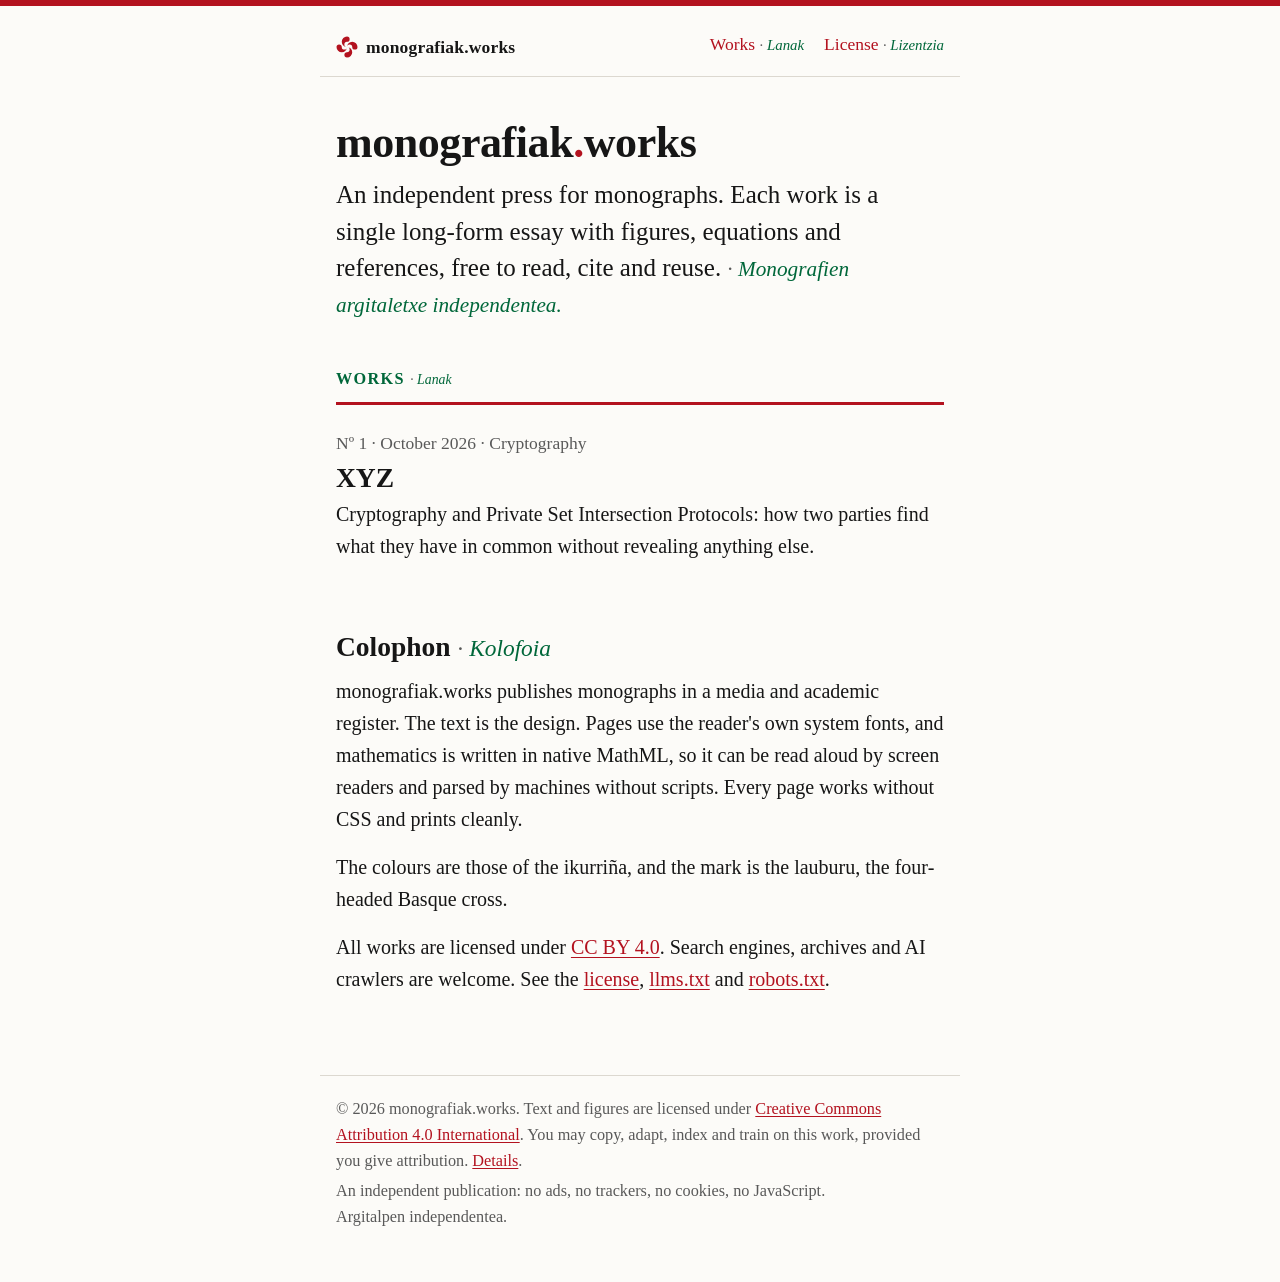
==== index.html @ 591ea513 "Launch monografiak.works with Nº 1: XYZ — Cryptography & PSI Static GitHub Pages site: accessible mi" ====
<!doctype html>
<html lang="en">
<head>
<meta charset="utf-8">
<meta name="viewport" content="width=device-width, initial-scale=1">
<title>monografiak.works — independent monographs</title>
<meta name="description" content="An independent press for monographs. Long-form media and academic works, openly licensed and free to read, cite and index.">
<meta name="robots" content="index, follow, max-image-preview:large, max-snippet:-1">
<link rel="canonical" href="https://monografiak.works/">
<link rel="license" href="https://creativecommons.org/licenses/by/4.0/">
<link rel="stylesheet" href="/assets/style.css">
<link rel="icon" href="/assets/favicon.svg" type="image/svg+xml">
<script type="application/ld+json">
{
  "@context": "https://schema.org",
  "@type": "Periodical",
  "name": "monografiak.works",
  "url": "https://monografiak.works/",
  "description": "An independent press for monographs: long-form, media and academic works published openly under CC BY 4.0.",
  "inLanguage": ["en", "eu"],
  "license": "https://creativecommons.org/licenses/by/4.0/",
  "isAccessibleForFree": true,
  "hasPart": [{
    "@type": "ScholarlyArticle",
    "position": 1,
    "headline": "XYZ: Cryptography and Private Set Intersection Protocols",
    "url": "https://monografiak.works/xyz/",
    "datePublished": "2026-10-10",
    "license": "https://creativecommons.org/licenses/by/4.0/"
  }]
}
</script>
</head>
<body>
<a class="skip" href="#content">Skip to content</a>

<header class="site-header">
  <div class="wrap">
    <a class="brand" href="/"><svg class="mark" aria-hidden="true" width="22" height="22"><use href="/assets/lauburu.svg#lauburu"/></svg>monografiak.works</a>
    <nav aria-label="Site">
      <ul>
        <li><a href="/">Works <span lang="eu" class="eu">Lanak</span></a></li>
        <li><a href="/license/">License <span lang="eu" class="eu">Lizentzia</span></a></li>
      </ul>
    </nav>
  </div>
</header>

<main id="content">
<div class="wrap">
  <h1 class="masthead">monografiak<span class="dot">.</span>works</h1>
  <p class="lede">An independent press for monographs. Each work is a single long-form essay with figures, equations and references, free to read, cite and reuse. <span lang="eu" class="eu">Monografien argitaletxe independentea.</span></p>

  <section aria-labelledby="works-h">
    <h2 id="works-h" class="kicker">Works <span lang="eu" class="eu">Lanak</span></h2>
    <ol class="works" reversed>
      <li>
        <p class="no">Nº 1 · <time datetime="2026-10-10">October 2026</time> · Cryptography</p>
        <h3><a href="/xyz/">XYZ</a></h3>
        <p>Cryptography and Private Set Intersection Protocols: how two parties find what they have in common without revealing anything else.</p>
      </li>
    </ol>
  </section>

  <section aria-labelledby="about-h">
    <h2 id="about-h">Colophon <span lang="eu" class="eu">Kolofoia</span></h2>
    <p>monografiak.works publishes monographs in a media and academic register. The text is the design. Pages use the reader's own system fonts, and mathematics is written in native MathML, so it can be read aloud by screen readers and parsed by machines without scripts. Every page works without CSS and prints cleanly.</p>
    <p>The colours are those of the ikurriña, and the mark is the lauburu, the four-headed Basque cross.</p>
    <p>All works are licensed under <a href="https://creativecommons.org/licenses/by/4.0/" rel="license">CC BY 4.0</a>. Search engines, archives and AI crawlers are welcome. See the <a href="/license/">license</a>, <a href="/llms.txt">llms.txt</a> and <a href="/robots.txt">robots.txt</a>.</p>
  </section>
</div>
</main>

<footer class="site-footer">
  <div class="wrap">
    <p>© 2026 monografiak.works. Text and figures are licensed under <a href="https://creativecommons.org/licenses/by/4.0/" rel="license">Creative Commons Attribution 4.0 International</a>. You may copy, adapt, index and train on this work, provided you give attribution. <a href="/license/">Details</a>.</p>
    <p>An independent publication: no ads, no trackers, no cookies, no JavaScript. <span lang="eu">Argitalpen independentea.</span></p>
  </div>
</footer>
</body>
</html>
---- assets/style.css ----
/*
 * monografiak.works — the text is the design.
 * One stylesheet, no web fonts, no JavaScript. Everything readable without CSS.
 */

:root {
  /* Ikurriña palette, tuned for WCAG AA text contrast */
  --bg: #fcfbf8;
  --text: #161616;
  --muted: #595959;
  --rule: #dcd8d0;
  --accent: #b3121f;   /* gorria: red */
  --green: #00673a;    /* berdea: green */
  --surface: #f3f1eb;
  --focus: #00673a;

  --measure: 40rem;
  --font-text: "Iowan Old Style", "Charter", "Sitka Text", "Palatino Linotype", Cambria, Georgia, serif;
  --font-math: "STIX Two Math", "Latin Modern Math", "Cambria Math", math;
  --font-mono: ui-monospace, "SF Mono", Menlo, Consolas, monospace;

  color-scheme: light dark;
}

@media (prefers-color-scheme: dark) {
  :root {
    --bg: #121212;
    --text: #ece9e3;
    --muted: #a8a49c;
    --rule: #3a3936;
    --accent: #ff8a7a;
    --green: #5fd19a;
    --surface: #1c1c1b;
    --focus: #5fd19a;
  }
}

*, *::before, *::after { box-sizing: border-box; }

html {
  font-size: 100%;
  -webkit-text-size-adjust: 100%;
  text-size-adjust: 100%;
}

body {
  margin: 0;
  border-top: 6px solid var(--accent);
  background: var(--bg);
  color: var(--text);
  font-family: var(--font-text);
  font-size: clamp(1.0625rem, 0.95rem + 0.45vw, 1.25rem);
  line-height: 1.6;
  font-kerning: normal;
  font-variant-numeric: oldstyle-nums proportional-nums;
  hyphens: auto;
  overflow-wrap: break-word;
}

/* ---------- Layout ---------- */

.wrap {
  max-width: var(--measure);
  margin-inline: auto;
  padding-inline: 1rem;
}

.skip {
  position: absolute;
  left: -9999px;
}
.skip:focus {
  left: 1rem;
  top: 1rem;
  background: var(--bg);
  padding: 0.5rem 0.75rem;
  outline: 2px solid var(--focus);
  z-index: 10;
}

.site-header {
  padding-block: 1.5rem 0;
  font-size: 0.875em;
}
.site-header .wrap {
  display: flex;
  flex-wrap: wrap;
  justify-content: space-between;
  gap: 0.5rem 1.5rem;
  border-bottom: 1px solid var(--rule);
  padding-bottom: 0.75rem;
}
.site-header a { text-decoration: none; }
.site-header .brand { font-weight: 600; letter-spacing: 0.01em; color: var(--text); display: inline-flex; align-items: center; gap: 0.5rem; }
.mark { color: var(--accent); flex: none; }
.eu { color: var(--green); font-weight: 400; font-style: italic; font-size: 0.85em; letter-spacing: 0; text-transform: none; }
.eu::before { content: "· "; color: var(--muted); font-style: normal; }
.site-header nav ul { list-style: none; margin: 0; padding: 0; display: flex; gap: 1.25rem; }

main { padding-block: 2.5rem 4rem; }

.site-footer {
  font-size: 0.8125em;
  color: var(--muted);
  padding-block: 0 3rem;
}
.site-footer .wrap { border-top: 1px solid var(--rule); padding-top: 1rem; }
.site-footer p { margin: 0.25rem 0; }

/* ---------- Text ---------- */

a { color: var(--accent); text-underline-offset: 0.15em; text-decoration-thickness: 1px; }
a:hover { text-decoration-thickness: 2px; }
:focus-visible { outline: 2px solid var(--focus); outline-offset: 2px; border-radius: 2px; }

h1, h2, h3, h4 {
  line-height: 1.2;
  font-weight: 600;
  text-wrap: balance;
  hyphens: manual;
}
h1 { font-size: 2.25em; margin: 0 0 0.5rem; letter-spacing: -0.01em; }
h2 { font-size: 1.375em; margin: 3rem 0 0.75rem; }
h3 { font-size: 1.125em; margin: 2rem 0 0.5rem; }
h2 .secno, h3 .secno { color: var(--accent); font-weight: 400; margin-right: 0.5em; font-variant-numeric: lining-nums; }

p { margin: 0 0 1rem; text-wrap: pretty; }

small, .meta { color: var(--muted); font-size: 0.875em; }

abbr[title] { text-decoration: none; font-variant: all-small-caps; letter-spacing: 0.03em; }

strong { font-weight: 600; }

hr { border: 0; border-top: 1px solid var(--rule); margin: 2.5rem 0; }

ul, ol { padding-left: 1.5rem; margin: 0 0 1rem; }
li { margin-bottom: 0.35rem; }

code, kbd, samp, pre {
  font-family: var(--font-mono);
  font-size: 0.85em;
  font-variant-numeric: normal;
}
:not(pre) > code { background: var(--surface); padding: 0.1em 0.3em; border-radius: 3px; }
pre {
  background: var(--surface);
  padding: 1rem;
  overflow-x: auto;
  line-height: 1.45;
  border-radius: 4px;
  hyphens: none;
}

blockquote {
  margin: 1.5rem 0;
  padding-left: 1.25rem;
  border-left: 2px solid var(--rule);
  color: var(--muted);
}

/* ---------- Monograph front matter ---------- */

.kicker {
  font-size: 0.8125em;
  letter-spacing: 0.08em;
  text-transform: uppercase;
  color: var(--green);
  font-weight: 600;
  margin-bottom: 0.75rem;
}
.subtitle { font-size: 1.25em; font-style: italic; margin: 0 0 1.5rem; color: var(--muted); line-height: 1.35; }
.byline { font-size: 0.9375em; margin-bottom: 2rem; }
.byline dl { display: grid; grid-template-columns: max-content 1fr; gap: 0.15rem 1rem; margin: 0; }
.byline dt { color: var(--muted); }
.byline dd { margin: 0; }

.abstract {
  border-top: 3px solid var(--accent);
  border-bottom: 1px solid var(--green);
  padding-block: 1rem;
  margin-bottom: 2rem;
}
.abstract h2 { font-size: 0.8125em; letter-spacing: 0.08em; text-transform: uppercase; margin: 0 0 0.5rem; color: var(--muted); }
.abstract p:last-child { margin-bottom: 0; }

.toc { font-size: 0.9375em; margin-bottom: 2rem; }
.toc h2 { font-size: 0.8125em; letter-spacing: 0.08em; text-transform: uppercase; margin: 0 0 0.5rem; color: var(--muted); }
.toc ol { list-style: none; padding: 0; }
.toc li { margin-bottom: 0.2rem; }
.toc a { text-decoration: none; }
.toc a:hover { text-decoration: underline; }

/* ---------- Blocks: math ---------- */

math { font-family: var(--font-math); font-size: 1.05em; }

.eq {
  display: grid;
  grid-template-columns: 1fr auto;
  align-items: center;
  gap: 1rem;
  margin: 1.5rem 0;
  overflow-x: auto;
  overflow-y: hidden;
  padding-block: 0.25rem;
}
.eq math[display="block"] { margin: 0; }
.eq .eq-num { color: var(--muted); font-variant-numeric: lining-nums; }

/* ---------- Blocks: figures and images ---------- */

figure { margin: 2rem 0; }
figure img, figure svg { display: block; max-width: 100%; height: auto; margin-inline: auto; }
figcaption { font-size: 0.875em; color: var(--muted); margin-top: 0.75rem; line-height: 1.5; }
figcaption b { color: var(--text); font-weight: 600; }

/* Wide figures may break out of the text column on large screens */
figure.wide { margin-inline: calc(50% - min(50vw, 30rem) + 1rem); }

/* ---------- Blocks: notes, definitions, tables ---------- */

.note, .definition {
  margin: 1.5rem 0;
  padding: 0.75rem 1rem;
  background: var(--surface);
  border-left: 3px solid var(--accent);
}
.note > :last-child, .definition > :last-child { margin-bottom: 0; }
.note .label, .definition .label { font-weight: 600; font-style: normal; }

.table-wrap { overflow-x: auto; margin: 1.5rem 0; }
table { border-collapse: collapse; width: 100%; font-size: 0.875em; font-variant-numeric: lining-nums tabular-nums; }
caption { caption-side: bottom; text-align: left; color: var(--muted); padding-top: 0.75rem; }
th, td { text-align: left; vertical-align: top; padding: 0.5rem 0.75rem 0.5rem 0; border-bottom: 1px solid var(--rule); }
thead th { border-bottom: 2px solid var(--text); font-weight: 600; }

/* ---------- References & citation ---------- */

.references ol { padding-left: 2rem; font-size: 0.9375em; }
.references li { margin-bottom: 0.6rem; }

.cite pre { white-space: pre-wrap; }

/* ---------- Works index ---------- */

.lede { font-size: 1.25em; line-height: 1.45; margin-bottom: 2.5rem; }
.works { list-style: none; padding: 0; margin: 0; }
.works li { border-top: 1px solid var(--rule); padding-block: 1.25rem; }
.works li:first-child { border-top: 3px solid var(--accent); }
.works .no { color: var(--muted); font-size: 0.875em; font-variant-numeric: lining-nums; }
.works h3 { margin: 0.25rem 0 0.25rem; font-size: 1.375em; }
.works h3 a { text-decoration: none; color: var(--text); }
.works h3 a:hover { color: var(--accent); }
.works p { margin: 0.25rem 0 0; }

/* ---------- Motion & print ---------- */

@media (prefers-reduced-motion: reduce) {
  * { scroll-behavior: auto !important; transition: none !important; animation: none !important; }
}
@media (prefers-reduced-motion: no-preference) {
  html { scroll-behavior: smooth; }
}

@media print {
  :root { --bg: #fff; --text: #000; --muted: #444; --accent: #000; --surface: #f3f3f3; }
  body { font-size: 11pt; }
  body { border-top: 0; }
  .site-header nav, .skip, .toc { display: none; }
  a { color: inherit; text-decoration: none; }
  .references a::after { content: " <" attr(href) ">"; font-size: 0.85em; }
  h2, h3 { break-after: avoid; }
  figure, .eq, table { break-inside: avoid; }
}

/* Home masthead: never split the name mid-word */
.masthead { font-size: clamp(1.9rem, 9vw, 2.75rem); overflow-wrap: normal; hyphens: none; }
.masthead .dot { color: var(--accent); }
.eq > math { min-width: 0; max-width: 100%; overflow-x: auto; }
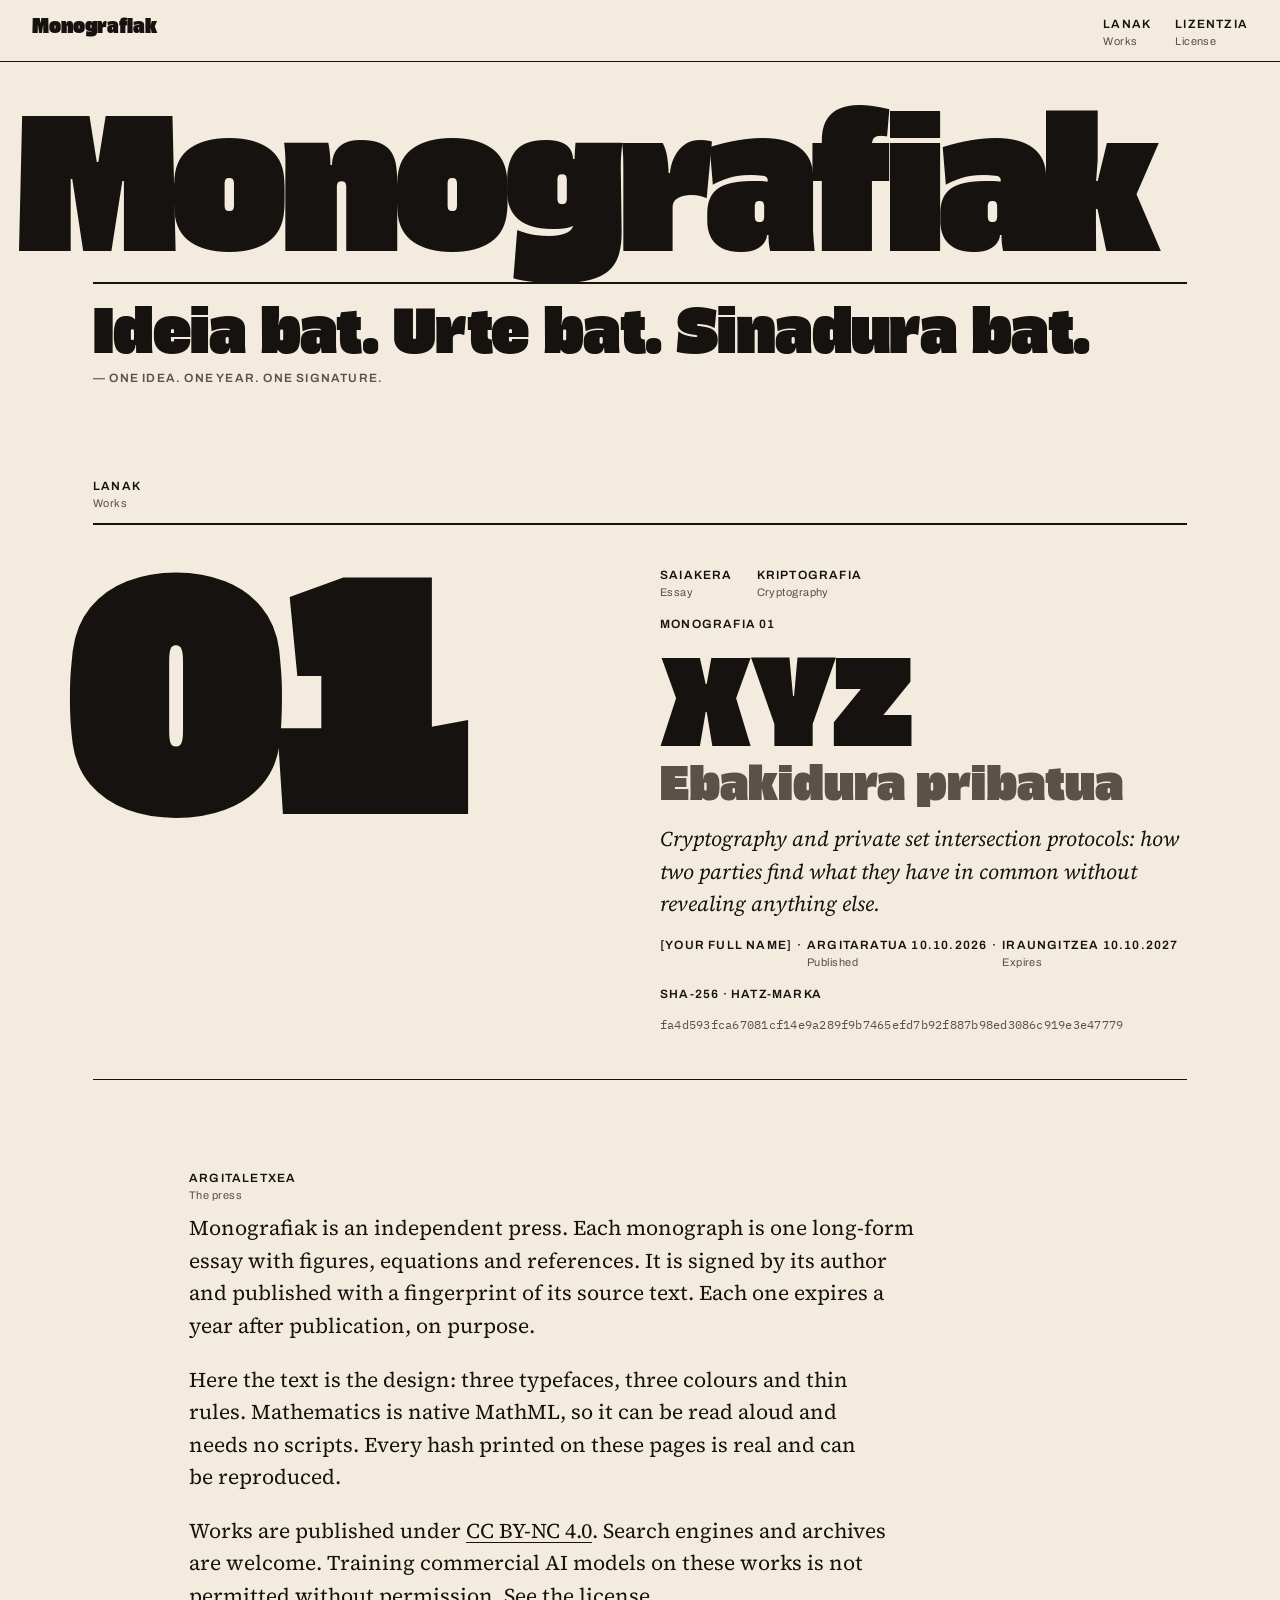
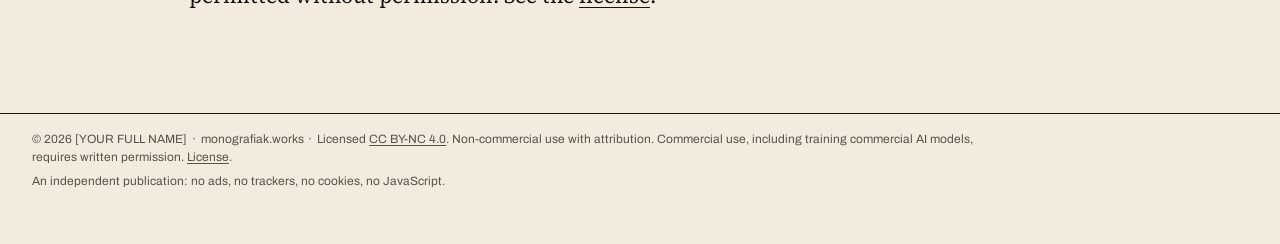
==== commit f897f986: "Redesign as a publication: three voices, Basque editorial structure, real ciphertext - Move the mono" ====
--- a/index.html
+++ b/index.html
@@ -3,11 +3,14 @@
 <head>
 <meta charset="utf-8">
 <meta name="viewport" content="width=device-width, initial-scale=1">
-<title>monografiak.works — independent monographs</title>
-<meta name="description" content="An independent press for monographs. Long-form media and academic works, openly licensed and free to read, cite and index.">
-<meta name="robots" content="index, follow, max-image-preview:large, max-snippet:-1">
+<title>Monografiak — monografiak.works</title>
+<meta name="description" content="An independent press for monographs. One idea. One year. One signature.">
+<meta name="robots" content="index, follow, max-image-preview:large, max-snippet:-1, noai, noimageai">
+<meta name="tdm-reservation" content="1">
+<meta name="tdm-policy" content="https://monografiak.works/license/">
 <link rel="canonical" href="https://monografiak.works/">
-<link rel="license" href="https://creativecommons.org/licenses/by/4.0/">
+<link rel="license" href="https://creativecommons.org/licenses/by-nc/4.0/">
+<link rel="preload" href="/assets/fonts/gasoek-one-latin.woff2" as="font" type="font/woff2" crossorigin>
 <link rel="stylesheet" href="/assets/style.css">
 <link rel="icon" href="/assets/favicon.svg" type="image/svg+xml">
 <script type="application/ld+json">
@@ -15,18 +18,22 @@
   "@context": "https://schema.org",
   "@type": "Periodical",
   "name": "monografiak.works",
+  "alternateName": "Monografiak",
   "url": "https://monografiak.works/",
-  "description": "An independent press for monographs: long-form, media and academic works published openly under CC BY 4.0.",
+  "description": "An independent press for monographs. One idea. One year. One signature.",
   "inLanguage": ["en", "eu"],
-  "license": "https://creativecommons.org/licenses/by/4.0/",
+  "license": "https://creativecommons.org/licenses/by-nc/4.0/",
+  "usageInfo": "https://monografiak.works/license/",
   "isAccessibleForFree": true,
   "hasPart": [{
     "@type": "ScholarlyArticle",
     "position": 1,
     "headline": "XYZ: Cryptography and Private Set Intersection Protocols",
-    "url": "https://monografiak.works/xyz/",
+    "url": "https://monografiak.works/01/",
+    "author": { "@type": "Person", "name": "[YOUR FULL NAME]" },
     "datePublished": "2026-10-10",
-    "license": "https://creativecommons.org/licenses/by/4.0/"
+    "expires": "2027-10-10",
+    "license": "https://creativecommons.org/licenses/by-nc/4.0/"
   }]
 }
 </script>
@@ -34,48 +41,53 @@
 <body>
 <a class="skip" href="#content">Skip to content</a>
 
-<header class="site-header">
-  <div class="wrap">
-    <a class="brand" href="/"><svg class="mark" aria-hidden="true" width="22" height="22"><use href="/assets/lauburu.svg#lauburu"/></svg>monografiak.works</a>
-    <nav aria-label="Site">
-      <ul>
-        <li><a href="/">Works <span lang="eu" class="eu">Lanak</span></a></li>
-        <li><a href="/license/">License <span lang="eu" class="eu">Lizentzia</span></a></li>
-      </ul>
-    </nav>
-  </div>
+<header class="running">
+  <a class="wordmark" href="/" lang="eu">Monografiak</a>
+  <nav class="site-nav" aria-label="Site">
+    <ul>
+      <li><a href="/"><span class="bi"><span lang="eu">Lanak</span><span lang="en">Works</span></span></a></li>
+      <li><a href="/license/"><span class="bi"><span lang="eu">Lizentzia</span><span lang="en">License</span></span></a></li>
+    </ul>
+  </nav>
 </header>
 
-<main id="content">
-<div class="wrap">
-  <h1 class="masthead">monografiak<span class="dot">.</span>works</h1>
-  <p class="lede">An independent press for monographs. Each work is a single long-form essay with figures, equations and references, free to read, cite and reuse. <span lang="eu" class="eu">Monografien argitaletxe independentea.</span></p>
+<main id="content" class="folio">
+  <header class="sub">
+    <h1 class="cover-mark full" lang="eu">Monografiak</h1>
+    <p class="motto wide"><span lang="eu">Ideia bat. Urte bat. Sinadura bat.</span><span lang="en">— One idea. One year. One signature.</span></p>
+  </header>
 
-  <section aria-labelledby="works-h">
-    <h2 id="works-h" class="kicker">Works <span lang="eu" class="eu">Lanak</span></h2>
-    <ol class="works" reversed>
-      <li>
-        <p class="no">Nº 1 · <time datetime="2026-10-10">October 2026</time> · Cryptography</p>
-        <h3><a href="/xyz/">XYZ</a></h3>
-        <p>Cryptography and Private Set Intersection Protocols: how two parties find what they have in common without revealing anything else.</p>
+  <section class="contents sub" aria-labelledby="lanak-h">
+    <h2 id="lanak-h" class="label wide"><span class="bi"><span lang="eu">Lanak</span><span lang="en">Works</span></span></h2>
+    <ol class="works wide">
+      <li class="work">
+        <p class="numero" aria-hidden="true">01</p>
+        <div class="work-body">
+          <p class="rubric">
+            <span class="bi"><span lang="eu">Saiakera</span><span lang="en">Essay</span></span>
+            <span class="bi"><span lang="eu">Kriptografia</span><span lang="en">Cryptography</span></span>
+          </p>
+          <h3 class="work-title"><a href="/01/"><span class="work-no label" lang="eu">Monografia 01</span>XYZ</a></h3>
+          <p class="work-eu"><span lang="eu">Ebakidura pribatua</span></p>
+          <p class="dek">Cryptography and private set intersection protocols: how two parties find what they have in common without revealing anything else.</p>
+          <p class="dateline">[YOUR FULL NAME]<span class="sep">·</span><span class="bi"><span lang="eu">Argitaratua 10.10.2026</span><span lang="en">Published</span></span><span class="sep">·</span><span class="bi"><span lang="eu">Iraungitzea 10.10.2027</span><span lang="en">Expires</span></span></p>
+          <!--cipher:fingerprint-short--><p class="fp-short"><span class="label">SHA-256 · <span lang="eu">Hatz-marka</span></span> <code class="hex">fa4d593f<wbr>ca67081c<wbr>f14e9a28<wbr>9f9b7465<wbr>efd7b92f<wbr>887b98ed<wbr>3086c919<wbr>e3e47779</code></p><!--/cipher:fingerprint-short-->
+        </div>
       </li>
     </ol>
   </section>
 
-  <section aria-labelledby="about-h">
-    <h2 id="about-h">Colophon <span lang="eu" class="eu">Kolofoia</span></h2>
-    <p>monografiak.works publishes monographs in a media and academic register. The text is the design. Pages use the reader's own system fonts, and mathematics is written in native MathML, so it can be read aloud by screen readers and parsed by machines without scripts. Every page works without CSS and prints cleanly.</p>
-    <p>The colours are those of the ikurriña, and the mark is the lauburu, the four-headed Basque cross.</p>
-    <p>All works are licensed under <a href="https://creativecommons.org/licenses/by/4.0/" rel="license">CC BY 4.0</a>. Search engines, archives and AI crawlers are welcome. See the <a href="/license/">license</a>, <a href="/llms.txt">llms.txt</a> and <a href="/robots.txt">robots.txt</a>.</p>
+  <section class="press sub" aria-labelledby="press-h">
+    <h2 id="press-h" class="label"><span class="bi"><span lang="eu">Argitaletxea</span><span lang="en">The press</span></span></h2>
+    <p>Monografiak is an independent press. Each monograph is one long-form essay with figures, equations and references. It is signed by its author and published with a fingerprint of its source text. Each one expires a year after publication, on purpose.</p>
+    <p>Here the text is the design: three typefaces, three colours and thin rules. Mathematics is native MathML, so it can be read aloud and needs no scripts. Every hash printed on these pages is real and can be reproduced.</p>
+    <p>Works are published under <a href="https://creativecommons.org/licenses/by-nc/4.0/" rel="license">CC BY-NC 4.0</a>. Search engines and archives are welcome. Training commercial AI models on these works is not permitted without permission. See the <a href="/license/">license</a>.</p>
   </section>
-</div>
 </main>
 
 <footer class="site-footer">
-  <div class="wrap">
-    <p>© 2026 monografiak.works. Text and figures are licensed under <a href="https://creativecommons.org/licenses/by/4.0/" rel="license">Creative Commons Attribution 4.0 International</a>. You may copy, adapt, index and train on this work, provided you give attribution. <a href="/license/">Details</a>.</p>
-    <p>An independent publication: no ads, no trackers, no cookies, no JavaScript. <span lang="eu">Argitalpen independentea.</span></p>
-  </div>
+  <p>© 2026 [YOUR FULL NAME]<span class="sep">·</span>monografiak.works<span class="sep">·</span>Licensed <a href="https://creativecommons.org/licenses/by-nc/4.0/" rel="license">CC BY-NC 4.0</a>. Non-commercial use with attribution. Commercial use, including training commercial AI models, requires written permission. <a href="/license/">License</a>.</p>
+  <p>An independent publication: no ads, no trackers, no cookies, no JavaScript.</p>
 </footer>
 </body>
 </html>
--- a/assets/style.css
+++ b/assets/style.css
@@ -1,280 +1,582 @@
 /*
- * monografiak.works — the text is the design.
- * One stylesheet, no web fonts, no JavaScript. Everything readable without CSS.
+ * monografiak.works: the text is the design.
+ *
+ * Three voices:
+ *   BIG    Gasoek One. Numbers, headlines, pull quotes, drop caps.
+ *   SMALL  Archivo, 11–13px, uppercase, tracked. The editorial apparatus.
+ *   CIPHER IBM Plex Mono, small, muted. Real hashes and protocol values only
+ *          (computed by tools/cipher.py).
+ * Body text is Source Serif 4. There are three colours: paper, ink and muted
+ * ink. No boxes, shadows, gradients or animation; thin rules only.
  */
 
+/* ---------------------------------------------------------------- fonts */
+
+@font-face {
+  font-family: "Gasoek One";
+  src: url("/assets/fonts/gasoek-one-latin.woff2") format("woff2");
+  font-weight: 400;
+  font-style: normal;
+  font-display: swap;
+}
+@font-face {
+  font-family: "Archivo";
+  src: url("/assets/fonts/archivo-latin-wght.woff2") format("woff2");
+  font-weight: 100 900;
+  font-style: normal;
+  font-display: swap;
+}
+@font-face {
+  font-family: "Source Serif 4";
+  src: url("/assets/fonts/source-serif-4-latin-wght.woff2") format("woff2");
+  font-weight: 200 900;
+  font-style: normal;
+  font-display: swap;
+}
+@font-face {
+  font-family: "Source Serif 4";
+  src: url("/assets/fonts/source-serif-4-latin-wght-italic.woff2") format("woff2");
+  font-weight: 200 900;
+  font-style: italic;
+  font-display: swap;
+}
+@font-face {
+  font-family: "IBM Plex Mono";
+  src: url("/assets/fonts/ibm-plex-mono-latin-400.woff2") format("woff2");
+  font-weight: 400;
+  font-style: normal;
+  font-display: swap;
+}
+
+/* --------------------------------------------------------------- tokens */
+
 :root {
-  /* Ikurriña palette, tuned for WCAG AA text contrast */
-  --bg: #fcfbf8;
-  --text: #161616;
-  --muted: #595959;
-  --rule: #dcd8d0;
-  --accent: #b3121f;   /* gorria: red */
-  --green: #00673a;    /* berdea: green */
-  --surface: #f3f1eb;
-  --focus: #00673a;
-
-  --measure: 40rem;
-  --font-text: "Iowan Old Style", "Charter", "Sitka Text", "Palatino Linotype", Cambria, Georgia, serif;
-  --font-math: "STIX Two Math", "Latin Modern Math", "Cambria Math", math;
-  --font-mono: ui-monospace, "SF Mono", Menlo, Consolas, monospace;
-
-  color-scheme: light dark;
-}
-
-@media (prefers-color-scheme: dark) {
-  :root {
-    --bg: #121212;
-    --text: #ece9e3;
-    --muted: #a8a49c;
-    --rule: #3a3936;
-    --accent: #ff8a7a;
-    --green: #5fd19a;
-    --surface: #1c1c1b;
-    --focus: #5fd19a;
-  }
-}
+  --paper: #F3EBDD;
+  --ink: #16120F;
+  --muted: #5A5248;
+
+  --big: "Gasoek One", "Archivo Black", Impact, sans-serif;
+  --small: "Archivo", "Helvetica Neue", Arial, sans-serif;
+  --body: "Source Serif 4", "Iowan Old Style", Charter, Georgia, serif;
+  --cipher: "IBM Plex Mono", ui-monospace, "SF Mono", Menlo, Consolas, monospace;
+  --math: "STIX Two Math", "Latin Modern Math", "Cambria Math", math;
+
+  --measure: 66ch;
+  --gutter: 1rem;
+  --rule: 1px solid var(--ink);
+
+  color-scheme: light;
+}
+
+/* ----------------------------------------------------------------- base */
 
 *, *::before, *::after { box-sizing: border-box; }
 
 html {
-  font-size: 100%;
   -webkit-text-size-adjust: 100%;
   text-size-adjust: 100%;
+  overflow-x: clip;            /* big type may bleed; the page never scrolls sideways */
+  background: var(--paper);
 }
 
 body {
   margin: 0;
-  border-top: 6px solid var(--accent);
-  background: var(--bg);
-  color: var(--text);
-  font-family: var(--font-text);
-  font-size: clamp(1.0625rem, 0.95rem + 0.45vw, 1.25rem);
-  line-height: 1.6;
+  background: var(--paper);
+  color: var(--ink);
+  font-family: var(--body);
+  font-size: clamp(1.1875rem, 1.1rem + 0.3vw, 1.3125rem);   /* 19 → 21px */
+  line-height: 1.55;
   font-kerning: normal;
   font-variant-numeric: oldstyle-nums proportional-nums;
-  hyphens: auto;
+  font-optical-sizing: auto;
+  hanging-punctuation: first allow-end last;
   overflow-wrap: break-word;
-}
-
-/* ---------- Layout ---------- */
-
-.wrap {
-  max-width: var(--measure);
-  margin-inline: auto;
-  padding-inline: 1rem;
-}
-
-.skip {
-  position: absolute;
-  left: -9999px;
-}
-.skip:focus {
-  left: 1rem;
-  top: 1rem;
-  background: var(--bg);
-  padding: 0.5rem 0.75rem;
-  outline: 2px solid var(--focus);
-  z-index: 10;
-}
-
-.site-header {
-  padding-block: 1.5rem 0;
-  font-size: 0.875em;
-}
-.site-header .wrap {
+  overflow-x: clip;
+}
+
+p { margin: 0 0 1em; hyphens: auto; text-wrap: pretty; }
+
+a {
+  color: var(--ink);
+  text-decoration-line: underline;
+  text-decoration-thickness: 1px;
+  text-underline-offset: 0.18em;
+}
+a:hover { color: var(--muted); }
+:focus-visible { outline: 2px solid var(--ink); outline-offset: 3px; }
+
+strong, b { font-weight: 650; }
+
+abbr[title] {
+  text-decoration: none;
+  font-variant-caps: all-small-caps;
+  letter-spacing: 0.04em;
+  font-variant-numeric: lining-nums;
+}
+
+code, kbd, samp, pre { font-family: var(--cipher); font-variant-numeric: tabular-nums slashed-zero; }
+:not(pre) > code { font-size: 0.82em; }
+pre { font-size: 0.75rem; line-height: 1.5; overflow-x: auto; margin: 1.5rem 0; padding: 1rem 0; border-block: var(--rule); }
+
+ul, ol { padding-left: 1.25em; margin: 0 0 1em; }
+li { margin-bottom: 0.4em; }
+li::marker { font-family: var(--small); font-size: 0.8em; font-variant-numeric: lining-nums; }
+
+math { font-family: var(--math); font-size: 1.05em; }
+
+.skip { position: absolute; left: -9999px; }
+.skip:focus { left: 1rem; top: 1rem; background: var(--paper); padding: 0.5rem 0.75rem; z-index: 10; }
+
+/* -------------------------------------------- SMALL: editorial apparatus */
+
+.label, .kicker, .rubric, .byline, .running, .site-nav, figcaption, caption,
+th, .sn, .toc, .dateline {
+  font-family: var(--small);
+  font-variant-numeric: lining-nums tabular-nums;
+}
+
+.label, .kicker, .rubric, .running, .site-nav, .dateline, thead th {
+  font-size: 0.75rem;                  /* 12px */
+  font-weight: 600;
+  text-transform: uppercase;
+  letter-spacing: 0.1em;
+  line-height: 1.35;
+}
+
+/* Bilingual pair: Euskara first, English underneath, smaller and muted. Never run together. */
+.bi { display: inline-flex; flex-direction: column; gap: 0.15em; vertical-align: top; }
+.bi > [lang="en"] {
+  font-family: var(--small);
+  font-size: 0.6875rem;                /* 11px */
+  font-weight: 400;
+  letter-spacing: 0.04em;
+  text-transform: none;
+  color: var(--muted);
+}
+
+.sep { padding-inline: 0.4em; }        /* the dot: metadata separator */
+
+/* ------------------------------------------------------ running header */
+
+.running {
   display: flex;
+  justify-content: space-between;
+  align-items: flex-start;
+  gap: 0.75rem 2rem;
   flex-wrap: wrap;
-  justify-content: space-between;
-  gap: 0.5rem 1.5rem;
-  border-bottom: 1px solid var(--rule);
-  padding-bottom: 0.75rem;
-}
-.site-header a { text-decoration: none; }
-.site-header .brand { font-weight: 600; letter-spacing: 0.01em; color: var(--text); display: inline-flex; align-items: center; gap: 0.5rem; }
-.mark { color: var(--accent); flex: none; }
-.eu { color: var(--green); font-weight: 400; font-style: italic; font-size: 0.85em; letter-spacing: 0; text-transform: none; }
-.eu::before { content: "· "; color: var(--muted); font-style: normal; }
-.site-header nav ul { list-style: none; margin: 0; padding: 0; display: flex; gap: 1.25rem; }
-
-main { padding-block: 2.5rem 4rem; }
-
-.site-footer {
-  font-size: 0.8125em;
-  color: var(--muted);
-  padding-block: 0 3rem;
-}
-.site-footer .wrap { border-top: 1px solid var(--rule); padding-top: 1rem; }
-.site-footer p { margin: 0.25rem 0; }
-
-/* ---------- Text ---------- */
-
-a { color: var(--accent); text-underline-offset: 0.15em; text-decoration-thickness: 1px; }
-a:hover { text-decoration-thickness: 2px; }
-:focus-visible { outline: 2px solid var(--focus); outline-offset: 2px; border-radius: 2px; }
-
-h1, h2, h3, h4 {
-  line-height: 1.2;
-  font-weight: 600;
+  padding: 1rem var(--gutter) 0.75rem;
+  border-bottom: var(--rule);
+}
+.running a { text-decoration: none; }
+.running a:hover { text-decoration: underline; }
+.wordmark { font-family: var(--big); font-weight: 400; font-size: 1.125rem; letter-spacing: 0; text-transform: none; line-height: 1; }
+.site-nav ul { display: flex; gap: 1.5rem; list-style: none; margin: 0; padding: 0; }
+.site-nav li { margin: 0; }
+.running .issue { text-align: right; }
+
+/* ---------------------------------------------------------------- grid */
+
+/* Narrow: one column with gutters. Wide: hanging margin · text · sidenotes. */
+.folio {
+  display: grid;
+  grid-template-columns:
+    [full-start] var(--gutter)
+    [wide-start text-start] minmax(0, 1fr)
+    [text-end wide-end] var(--gutter) [full-end];
+}
+.folio > * { grid-column: text; min-width: 0; }
+.folio > .wide { grid-column: wide; }
+.folio > .full { grid-column: full; }
+
+@media (min-width: 62rem) {
+  :root { --gutter: 2rem; }
+  .folio {
+    grid-template-columns:
+      [full-start] minmax(var(--gutter), 1fr)
+      [wide-start] 6rem
+      [text-start] minmax(0, var(--measure))
+      [text-end] 17rem
+      [wide-end] minmax(var(--gutter), 1fr) [full-end];
+  }
+}
+
+/* -------------------------------------------------------- BIG: display */
+
+.numero {
+  font-family: var(--big);
+  font-weight: 400;
+  font-size: clamp(11rem, 40vw, 44rem);
+  line-height: 0.74;
+  letter-spacing: -0.05em;
+  margin: 0 0 0 -0.07em;               /* bleed past the left edge */
+  font-variant-numeric: lining-nums;
+  white-space: nowrap;
+}
+
+.headline {
+  font-family: var(--big);
+  font-weight: 400;
+  font-size: clamp(48px, 9vw, 160px);
+  line-height: 0.9;
+  letter-spacing: -0.02em;
+  margin: 0;
   text-wrap: balance;
-  hyphens: manual;
-}
-h1 { font-size: 2.25em; margin: 0 0 0.5rem; letter-spacing: -0.01em; }
-h2 { font-size: 1.375em; margin: 3rem 0 0.75rem; }
-h3 { font-size: 1.125em; margin: 2rem 0 0.5rem; }
-h2 .secno, h3 .secno { color: var(--accent); font-weight: 400; margin-right: 0.5em; font-variant-numeric: lining-nums; }
-
-p { margin: 0 0 1rem; text-wrap: pretty; }
-
-small, .meta { color: var(--muted); font-size: 0.875em; }
-
-abbr[title] { text-decoration: none; font-variant: all-small-caps; letter-spacing: 0.03em; }
-
-strong { font-weight: 600; }
-
-hr { border: 0; border-top: 1px solid var(--rule); margin: 2.5rem 0; }
-
-ul, ol { padding-left: 1.5rem; margin: 0 0 1rem; }
-li { margin-bottom: 0.35rem; }
-
-code, kbd, samp, pre {
-  font-family: var(--font-mono);
-  font-size: 0.85em;
-  font-variant-numeric: normal;
-}
-:not(pre) > code { background: var(--surface); padding: 0.1em 0.3em; border-radius: 3px; }
-pre {
-  background: var(--surface);
-  padding: 1rem;
-  overflow-x: auto;
-  line-height: 1.45;
-  border-radius: 4px;
+  overflow-wrap: normal;
+}
+
+.display-eu {
+  font-family: var(--big);
+  font-weight: 400;
+  font-size: clamp(2.5rem, 7.5vw, 8rem);
+  line-height: 0.9;
+  letter-spacing: -0.02em;
+  margin: 0;
+  overflow-wrap: normal;
+}
+.display-eu .bi > [lang="en"] { font-size: 0.75rem; font-weight: 600; letter-spacing: 0.1em; text-transform: uppercase; margin-top: 0.75rem; }
+
+.pull {
+  font-family: var(--big);
+  font-weight: 400;
+  font-size: clamp(2.25rem, 5.5vw, 5.25rem);
+  line-height: 0.95;
+  letter-spacing: -0.015em;
+  margin: 3.5rem 0;
+  padding-top: 1.25rem;
+  border-top: 2px solid var(--ink);
+  text-wrap: balance;
+  overflow-wrap: normal;
   hyphens: none;
 }
-
-blockquote {
-  margin: 1.5rem 0;
-  padding-left: 1.25rem;
-  border-left: 2px solid var(--rule);
-  color: var(--muted);
-}
-
-/* ---------- Monograph front matter ---------- */
-
-.kicker {
-  font-size: 0.8125em;
-  letter-spacing: 0.08em;
-  text-transform: uppercase;
-  color: var(--green);
-  font-weight: 600;
-  margin-bottom: 0.75rem;
-}
-.subtitle { font-size: 1.25em; font-style: italic; margin: 0 0 1.5rem; color: var(--muted); line-height: 1.35; }
-.byline { font-size: 0.9375em; margin-bottom: 2rem; }
-.byline dl { display: grid; grid-template-columns: max-content 1fr; gap: 0.15rem 1rem; margin: 0; }
-.byline dt { color: var(--muted); }
-.byline dd { margin: 0; }
-
-.abstract {
-  border-top: 3px solid var(--accent);
-  border-bottom: 1px solid var(--green);
-  padding-block: 1rem;
-  margin-bottom: 2rem;
-}
-.abstract h2 { font-size: 0.8125em; letter-spacing: 0.08em; text-transform: uppercase; margin: 0 0 0.5rem; color: var(--muted); }
-.abstract p:last-child { margin-bottom: 0; }
-
-.toc { font-size: 0.9375em; margin-bottom: 2rem; }
-.toc h2 { font-size: 0.8125em; letter-spacing: 0.08em; text-transform: uppercase; margin: 0 0 0.5rem; color: var(--muted); }
-.toc ol { list-style: none; padding: 0; }
-.toc li { margin-bottom: 0.2rem; }
+.pull.right { text-align: right; }
+
+/* Drop cap: 4 lines, Gasoek One. */
+.dropcap::first-letter {
+  font-family: var(--big);
+  font-weight: 400;
+  float: left;
+  font-size: 5.6em;
+  line-height: 0.72;
+  margin: 0.06em 0.08em -0.05em 0;
+}
+@supports (initial-letter: 4) or (-webkit-initial-letter: 4) {
+  .dropcap::first-letter {
+    float: none;
+    font-size: inherit;
+    line-height: inherit;
+    margin: 0 0.12em 0 0;
+    -webkit-initial-letter: 4;
+    initial-letter: 4;
+  }
+}
+
+/* ------------------------------------------------------- article masthead */
+
+.masthead { padding-top: 2rem; }
+.masthead .rubric { display: flex; flex-wrap: wrap; gap: 0.75rem 2rem; margin: 0 0 1.25rem; }
+.masthead .numero { margin-top: 1.5rem; }
+.masthead .headline { margin-top: 3rem; }
+.masthead .display-eu { margin-top: 1.25rem; color: var(--muted); }
+.dek { font-style: italic; margin: 2rem 0 0; max-width: 36em; }
+
+.byline {
+  margin: 2.5rem 0 0;
+  padding-top: 0.75rem;
+  border-top: var(--rule);
+  display: grid;
+  grid-template-columns: repeat(auto-fit, minmax(9.5rem, 1fr));
+  gap: 1rem 1.5rem;
+}
+.byline dt { margin-bottom: 0.3rem; }
+.byline dt .bi > [lang="eu"] { font-size: 0.6875rem; font-weight: 600; text-transform: uppercase; letter-spacing: 0.1em; }
+.byline dd { margin: 0; font-size: 0.8125rem; font-weight: 500; }
+
+/* ---------------------------------------------------------------- text */
+
+.sec-head { position: relative; margin: 4.5rem 0 1.5rem; }
+.sec-head .label { display: block; margin-bottom: 0.75rem; }
+.sec-head h2 {
+  font-family: var(--big);
+  font-weight: 400;
+  font-size: clamp(2rem, 4.6vw, 3.6rem);
+  line-height: 0.95;
+  letter-spacing: -0.015em;
+  margin: 0;
+  text-wrap: balance;
+  overflow-wrap: normal;
+  hyphens: none;
+}
+.secno {
+  display: block;
+  font-family: var(--big);
+  font-weight: 400;
+  font-size: clamp(2rem, 4.6vw, 3.6rem);
+  line-height: 0.95;
+  letter-spacing: -0.03em;
+  font-variant-numeric: lining-nums;
+  margin-bottom: 0.5rem;
+}
+@media (min-width: 62rem) {
+  .secno { position: absolute; right: calc(100% + 1.25rem); bottom: 0; margin: 0; }
+}
+
+.front-label { display: block; margin: 0 0 1rem; }
+
+.abstract { margin-top: 4rem; padding-top: 1rem; border-top: 2px solid var(--ink); }
+
+.toc { margin: 3rem 0 0; padding-top: 1rem; border-top: var(--rule); }
+.toc ol { list-style: none; padding: 0; margin: 1rem 0 0; columns: 2 16rem; column-gap: 2rem; }
+.toc li { break-inside: avoid; display: grid; grid-template-columns: 2.25rem 1fr; margin-bottom: 0.45rem; font-size: 0.875rem; line-height: 1.35; }
+.toc li span:first-child { font-weight: 600; }
 .toc a { text-decoration: none; }
 .toc a:hover { text-decoration: underline; }
 
-/* ---------- Blocks: math ---------- */
-
-math { font-family: var(--font-math); font-size: 1.05em; }
+/* Notes, definitions: rules, never boxes */
+.note, .definition { margin: 2rem 0; padding: 0.75rem 0 0.25rem; border-top: var(--rule); border-bottom: var(--rule); }
+.note .label, .definition .label { display: block; margin-bottom: 0.5rem; }
+
+/* --------------------------------------------------------- sidenotes */
+
+.sn {
+  display: block;
+  font-size: 0.8125rem;               /* 13px */
+  line-height: 1.45;
+  color: var(--muted);
+  margin: 0.75rem 0;
+  padding-left: 0.75rem;
+  border-left: var(--rule);
+  font-variant-numeric: lining-nums;
+  hyphens: none;
+  text-indent: 0;
+}
+.sn .label { color: var(--ink); display: block; margin-bottom: 0.15rem; font-size: 0.6875rem; }
+
+@media (min-width: 62rem) {
+  .sn {
+    float: right;
+    clear: right;
+    width: 14.5rem;
+    margin: 0.35rem -17rem 1rem 0;
+    padding: 0.4rem 0 0;
+    border-left: 0;
+    border-top: var(--rule);
+  }
+}
+
+/* --------------------------------------------------------------- math */
 
 .eq {
   display: grid;
-  grid-template-columns: 1fr auto;
+  grid-template-columns: minmax(0, 1fr) auto;
   align-items: center;
   gap: 1rem;
-  margin: 1.5rem 0;
-  overflow-x: auto;
-  overflow-y: hidden;
-  padding-block: 0.25rem;
-}
-.eq math[display="block"] { margin: 0; }
-.eq .eq-num { color: var(--muted); font-variant-numeric: lining-nums; }
-
-/* ---------- Blocks: figures and images ---------- */
-
-figure { margin: 2rem 0; }
-figure img, figure svg { display: block; max-width: 100%; height: auto; margin-inline: auto; }
-figcaption { font-size: 0.875em; color: var(--muted); margin-top: 0.75rem; line-height: 1.5; }
-figcaption b { color: var(--text); font-weight: 600; }
-
-/* Wide figures may break out of the text column on large screens */
-figure.wide { margin-inline: calc(50% - min(50vw, 30rem) + 1rem); }
-
-/* ---------- Blocks: notes, definitions, tables ---------- */
-
-.note, .definition {
-  margin: 1.5rem 0;
-  padding: 0.75rem 1rem;
-  background: var(--surface);
-  border-left: 3px solid var(--accent);
-}
-.note > :last-child, .definition > :last-child { margin-bottom: 0; }
-.note .label, .definition .label { font-weight: 600; font-style: normal; }
-
-.table-wrap { overflow-x: auto; margin: 1.5rem 0; }
-table { border-collapse: collapse; width: 100%; font-size: 0.875em; font-variant-numeric: lining-nums tabular-nums; }
-caption { caption-side: bottom; text-align: left; color: var(--muted); padding-top: 0.75rem; }
-th, td { text-align: left; vertical-align: top; padding: 0.5rem 0.75rem 0.5rem 0; border-bottom: 1px solid var(--rule); }
-thead th { border-bottom: 2px solid var(--text); font-weight: 600; }
-
-/* ---------- References & citation ---------- */
-
-.references ol { padding-left: 2rem; font-size: 0.9375em; }
-.references li { margin-bottom: 0.6rem; }
-
-.cite pre { white-space: pre-wrap; }
-
-/* ---------- Works index ---------- */
-
-.lede { font-size: 1.25em; line-height: 1.45; margin-bottom: 2.5rem; }
-.works { list-style: none; padding: 0; margin: 0; }
-.works li { border-top: 1px solid var(--rule); padding-block: 1.25rem; }
-.works li:first-child { border-top: 3px solid var(--accent); }
-.works .no { color: var(--muted); font-size: 0.875em; font-variant-numeric: lining-nums; }
-.works h3 { margin: 0.25rem 0 0.25rem; font-size: 1.375em; }
-.works h3 a { text-decoration: none; color: var(--text); }
-.works h3 a:hover { color: var(--accent); }
-.works p { margin: 0.25rem 0 0; }
-
-/* ---------- Motion & print ---------- */
-
-@media (prefers-reduced-motion: reduce) {
-  * { scroll-behavior: auto !important; transition: none !important; animation: none !important; }
-}
-@media (prefers-reduced-motion: no-preference) {
-  html { scroll-behavior: smooth; }
-}
+  margin: 2rem 0;
+}
+.eq > math { min-width: 0; max-width: 100%; overflow-x: auto; overflow-y: hidden; padding-block: 0.4rem; }
+.eq-num { font-family: var(--small); font-size: 0.75rem; font-weight: 600; letter-spacing: 0.1em; font-variant-numeric: lining-nums; }
+
+/* -------------------------------------------------------------- figures */
+
+figure { margin: 3rem 0; }
+figure svg { display: block; width: 100%; height: auto; }
+figcaption, caption {
+  font-size: 0.75rem;
+  line-height: 1.5;
+  color: var(--muted);
+  text-align: left;
+  margin-top: 0.75rem;
+}
+figcaption .bi, caption .bi { margin: 0 0.75rem 0.35rem 0; color: var(--ink); }
+figcaption .bi > [lang="eu"], caption .bi > [lang="eu"] { font-weight: 600; text-transform: uppercase; letter-spacing: 0.1em; }
+
+.diagram { border-block: var(--rule); padding: 1.5rem 0; }
+.diagram text { font-family: var(--small); fill: var(--ink); }
+.diagram .m { font-family: var(--math); font-style: italic; }
+.diagram .h { font-family: var(--big); font-size: 30px; }
+.diagram .s { font-size: 13px; fill: var(--muted); }
+.diagram .n { font-size: 11px; font-weight: 600; letter-spacing: 0.12em; }
+.diagram .lbl { font-size: 17px; }
+.diagram .life { stroke: var(--ink); stroke-width: 1; }
+.diagram .arr { stroke: var(--ink); stroke-width: 1.5; fill: none; }
+.diagram .head { fill: var(--ink); }
+.diagram .frame { fill: none; stroke: var(--ink); stroke-width: 1; }
+.diagram .dot { fill: var(--ink); }
+
+/* -------------------------------------------------------------- tables */
+
+.table-wrap { overflow-x: auto; margin: 2.5rem 0; }
+table { border-collapse: collapse; width: 100%; font-size: 0.875rem; line-height: 1.45; font-variant-numeric: lining-nums tabular-nums; }
+caption { caption-side: bottom; padding-top: 0.75rem; }
+th, td { text-align: left; vertical-align: top; padding: 0.6rem 1rem 0.6rem 0; border-bottom: var(--rule); }
+thead th { border-top: 2px solid var(--ink); }
+tbody th { font-size: 0.8125rem; font-weight: 600; }
+
+/* ------------------------------------------------- CIPHER: ciphertext */
+
+.hex, .cipher-rule code, .hexgrid, .fp {
+  font-family: var(--cipher);
+  font-variant-numeric: tabular-nums slashed-zero;
+  font-variant-ligatures: none;
+}
+.hex { font-size: 0.75rem; color: var(--muted); word-break: break-all; letter-spacing: 0.02em; }
+
+.cipher-rule {
+  display: flex;
+  align-items: center;
+  gap: 0.6rem;
+  margin: 4.5rem 0 0;
+  padding-top: 0.5rem;
+  border-top: var(--rule);
+  font-family: var(--small);
+  font-size: 0.6875rem;
+  font-weight: 600;
+  letter-spacing: 0.1em;
+  text-transform: uppercase;
+  white-space: nowrap;
+  overflow: hidden;
+}
+.cipher-rule code { font-size: 0.6875rem; font-weight: 400; color: var(--muted); text-transform: none; letter-spacing: 0.06em; overflow: hidden; }
+.gurutzea { flex: none; color: var(--ink); }
+
+.cipher-table td { padding-block: 0.35rem; border-bottom: 1px solid color-mix(in srgb, var(--ink) 22%, var(--paper)); }
+.cipher-table tbody th { padding-top: 1.1rem; border-bottom: 0; white-space: nowrap; font-size: 0.6875rem; letter-spacing: 0.1em; text-transform: uppercase; }
+.cipher-table tbody th + td[colspan] { padding-top: 1.1rem; border-bottom: 0; font-size: 0.8125rem; }
+.cipher-table .pt { white-space: nowrap; font-family: var(--cipher); font-size: 0.75rem; }
+.cipher-table td:last-child { min-width: 19rem; }
+.cipher-table .match { font-family: var(--small); font-weight: 600; font-size: 0.6875rem; letter-spacing: 0.08em; text-transform: uppercase; margin-left: 0.5rem; }
+.cipher-table .nomatch { font-family: var(--small); font-size: 0.6875rem; letter-spacing: 0.08em; text-transform: uppercase; margin-left: 0.5rem; color: var(--muted); }
+.cipher-table caption code { font-size: 0.6875rem; }
+
+/* Ciphertext → plaintext with <details>; no JavaScript */
+.cipher-pair { margin: 2rem 0; border-block: var(--rule); padding: 0.75rem 0; }
+.cipher-pair summary { cursor: pointer; list-style: none; display: flex; flex-wrap: wrap; align-items: baseline; gap: 0.25rem 0.75rem; }
+.cipher-pair summary::-webkit-details-marker { display: none; }
+.cipher-pair summary::before { content: "+"; font-family: var(--small); font-weight: 600; font-size: 0.875rem; width: 0.75rem; }
+.cipher-pair[open] summary::before { content: "−"; }
+.cipher-pair p { margin: 0.75rem 0 0; font-size: 0.9375rem; }
+.cipher-pair code.pt { font-size: 0.9375rem; }
+
+/* Colophon fingerprint: a typographic object wrapped in hex */
+.fingerprint { margin: 2.5rem 0 3rem; }
+.hexgrid { display: grid; gap: 0.1rem; font-size: clamp(0.5rem, 1.55vw, 0.75rem); line-height: 1.3; color: var(--muted); overflow: hidden; white-space: nowrap; letter-spacing: 0.08em; }
+.hexgrid span { overflow: hidden; }
+.fp { margin: 0.9rem 0; }
+.fp code { display: grid; font-size: clamp(1.05rem, 5.6vw, 3rem); line-height: 1.1; letter-spacing: 0.05em; color: var(--ink); }
+.fp-short { margin: 1rem 0 0; }
+.fp-short .label { display: block; margin-bottom: 0.25rem; }
+
+/* --------------------------------------------------------- references */
+
+.references ol { padding-left: 1.75rem; font-size: 0.9375rem; line-height: 1.5; }
+.references li { margin-bottom: 0.75rem; }
+.references li::marker { font-weight: 600; }
+.cite pre { white-space: pre-wrap; word-break: break-word; }
+
+.end-mark { display: block; margin: 2rem 0 0; }
+
+/* ------------------------------------------------------------ colophon */
+
+.colophon { margin-top: 6rem; padding-top: 3rem; border-top: 2px solid var(--ink); }
+.colophon .ornament { display: block; margin: 0 0 2rem; }
+.colophon h2 { font-family: var(--big); font-weight: 400; font-size: clamp(3rem, 9vw, 7rem); line-height: 0.9; letter-spacing: -0.02em; margin: 0; }
+.colophon h2 .bi > [lang="en"] { font-size: 0.75rem; font-weight: 600; letter-spacing: 0.1em; text-transform: uppercase; margin-top: 0.75rem; }
+.colophon dl { margin: 2rem 0 0; font-size: 0.9375rem; line-height: 1.5; }
+.colophon dl > div { display: grid; grid-template-columns: 1fr; gap: 0.35rem 1.5rem; padding: 0.85rem 0; border-top: var(--rule); }
+@media (min-width: 40rem) { .colophon dl > div { grid-template-columns: 11rem 1fr; } }
+.colophon dt .bi > [lang="eu"] { font-family: var(--small); font-size: 0.75rem; font-weight: 600; text-transform: uppercase; letter-spacing: 0.1em; }
+.colophon dd { margin: 0; }
+.placeholder { font-family: var(--cipher); font-size: 0.8125rem; border-bottom: 1px dashed var(--ink); }
+
+/* -------------------------------------------------------------- footer */
+
+.site-footer { margin-top: 5rem; padding: 1rem var(--gutter) 3rem; border-top: var(--rule); font-family: var(--small); font-size: 0.75rem; line-height: 1.5; color: var(--muted); }
+.site-footer p { margin: 0 0 0.35rem; max-width: 60rem; hyphens: none; }
+.site-footer a { color: var(--muted); }
+.site-footer a:hover { color: var(--ink); }
+
+/* -------------------------------------------------- home: the cover */
+
+.cover-mark {
+  font-family: var(--big);
+  font-weight: 400;
+  font-size: 13.6vw;                    /* the whole word always fits the page width */
+  line-height: 0.85;
+  letter-spacing: -0.035em;
+  margin: 2.5rem 0 0;
+  padding-left: 1.2vw;
+  white-space: nowrap;
+}
+.motto { margin: 2rem 0 0; padding-top: 1rem; border-top: 2px solid var(--ink); }
+.motto [lang="eu"] { display: block; font-family: var(--big); font-weight: 400; font-size: clamp(1.75rem, 4.5vw, 3.75rem); line-height: 1; letter-spacing: -0.01em; }
+.motto [lang="en"] { display: block; margin-top: 0.75rem; font-family: var(--small); font-size: 0.75rem; font-weight: 600; letter-spacing: 0.1em; text-transform: uppercase; color: var(--muted); }
+
+.contents { margin-top: 5rem; }
+.contents > .label { display: block; padding-bottom: 0.75rem; border-bottom: 2px solid var(--ink); }
+.works { list-style: none; margin: 0; padding: 0; }
+.work { display: grid; grid-template-columns: minmax(0, 1fr); gap: 0 2.5rem; padding: 2rem 0 2.5rem; border-bottom: var(--rule); margin: 0; }
+.work .numero { font-size: clamp(10rem, 42vw, 30rem); }
+.work-body { min-width: 0; align-self: end; }
+.work-body .rubric { display: flex; flex-wrap: wrap; gap: 0.5rem 1.5rem; margin: 1.5rem 0 1rem; }
+.work-title { font-family: var(--big); font-weight: 400; font-size: clamp(3rem, 9vw, 8rem); line-height: 0.9; letter-spacing: -0.02em; margin: 0; }
+.work-title a { text-decoration: none; }
+.work-title a:hover { color: var(--muted); }
+.work-eu { font-family: var(--big); font-size: clamp(1.5rem, 3.5vw, 2.75rem); line-height: 1; color: var(--muted); margin: 0.75rem 0 0; }
+.work .dek { margin: 1.25rem 0 1rem; }
+.work .dateline { margin: 0.5rem 0 0; }
+@media (min-width: 62rem) {
+  .work { grid-template-columns: minmax(0, 1fr) minmax(0, 1fr); }
+  .work .numero { font-size: min(24vw, 30rem); margin-left: -0.09em; }
+  .work-body .rubric { margin-top: 0; }
+}
+
+.press { margin-top: 5rem; }
+
+/* ------------------------------------------------------- simple pages */
+
+.page-title { font-family: var(--big); font-weight: 400; font-size: clamp(3rem, 10vw, 9rem); line-height: 0.9; letter-spacing: -0.02em; margin: 1rem 0 2rem; overflow-wrap: normal; }
+.page h2 { font-family: var(--small); font-size: 0.75rem; font-weight: 600; letter-spacing: 0.1em; text-transform: uppercase; margin: 3rem 0 1rem; padding-top: 0.75rem; border-top: var(--rule); }
+.statement { font-family: var(--big); font-weight: 400; font-size: clamp(1.75rem, 4vw, 3rem); line-height: 1; letter-spacing: -0.01em; margin: 2.5rem 0; padding-top: 1rem; border-top: 2px solid var(--ink); hyphens: none; }
+
+@media (prefers-reduced-motion: no-preference) { html { scroll-behavior: smooth; } }
+
+/* ---------------------------------------------------------------- print */
 
 @media print {
-  :root { --bg: #fff; --text: #000; --muted: #444; --accent: #000; --surface: #f3f3f3; }
-  body { font-size: 11pt; }
-  body { border-top: 0; }
-  .site-header nav, .skip, .toc { display: none; }
-  a { color: inherit; text-decoration: none; }
-  .references a::after { content: " <" attr(href) ">"; font-size: 0.85em; }
-  h2, h3 { break-after: avoid; }
-  figure, .eq, table { break-inside: avoid; }
-}
-
-/* Home masthead: never split the name mid-word */
-.masthead { font-size: clamp(1.9rem, 9vw, 2.75rem); overflow-wrap: normal; hyphens: none; }
-.masthead .dot { color: var(--accent); }
-.eq > math { min-width: 0; max-width: 100%; overflow-x: auto; }
+  @page { size: A4; margin: 22mm 20mm 24mm 24mm; }
+  html, body { background: #fff; overflow: visible; }
+  body { font-size: 10.5pt; line-height: 1.45; }
+  .site-nav, .skip, .toc { display: none !important; }
+  .running { border-bottom: 0.5pt solid #000; padding-inline: 0; }
+  .folio { display: block; }
+  .numero { font-size: 120pt; }
+  .headline { font-size: 54pt; }
+  .display-eu, .pull { font-size: 26pt; }
+  .secno { position: static; }
+  .sn { float: none; width: auto; margin: 0.5em 0; border-left: 0.5pt solid #000; padding-left: 0.5em; border-top: 0; }
+  a { text-decoration: none; }
+  a[href^="http"]::after { content: " <" attr(href) ">"; font-family: var(--cipher); font-size: 0.75em; word-break: break-all; }
+  .cipher-pair summary::before { content: none; }
+  .sec-head, .sec-head h2 { break-after: avoid; }
+  figure, .eq, table, .pull, .cipher-rule { break-inside: avoid; }
+  .colophon { break-before: page; margin-top: 0; border-top: 0; }
+  .site-footer { display: none; }
+}
+
+/* Subgrid containers: sections keep the folio's columns so children can break out. */
+.folio > .sub, .sub > .sub { grid-column: full; display: grid; grid-template-columns: subgrid; }
+.sub > * { grid-column: text; min-width: 0; }
+.sub > .wide { grid-column: wide; }
+.sub > .full { grid-column: full; }
+.masthead .numero { grid-column: full; }
+.work-no { display: block; margin-bottom: 0.75rem; }
+/* Apparatus headings (references, citation) stay small */
+.sec-head h2.label { font-family: var(--small); font-size: 0.75rem; font-weight: 600; letter-spacing: 0.1em; line-height: 1.35; text-transform: uppercase; padding-top: 0.75rem; border-top: 2px solid var(--ink); }
+.colophon dd, .colophon dt { min-width: 0; overflow-wrap: anywhere; }
+.byline { grid-template-columns: repeat(auto-fit, minmax(min(8.5rem, 100%), 1fr)); }
+.cite pre { border-top: 0; padding-top: 0.5rem; }
+
+@media print {
+  .folio, .folio > .sub, .sub > .sub, .sub { display: block !important; }
+  .byline { display: grid !important; grid-template-columns: repeat(4, 1fr); }
+  .hexgrid, .cipher-rule { white-space: normal; word-break: break-all; }
+}
